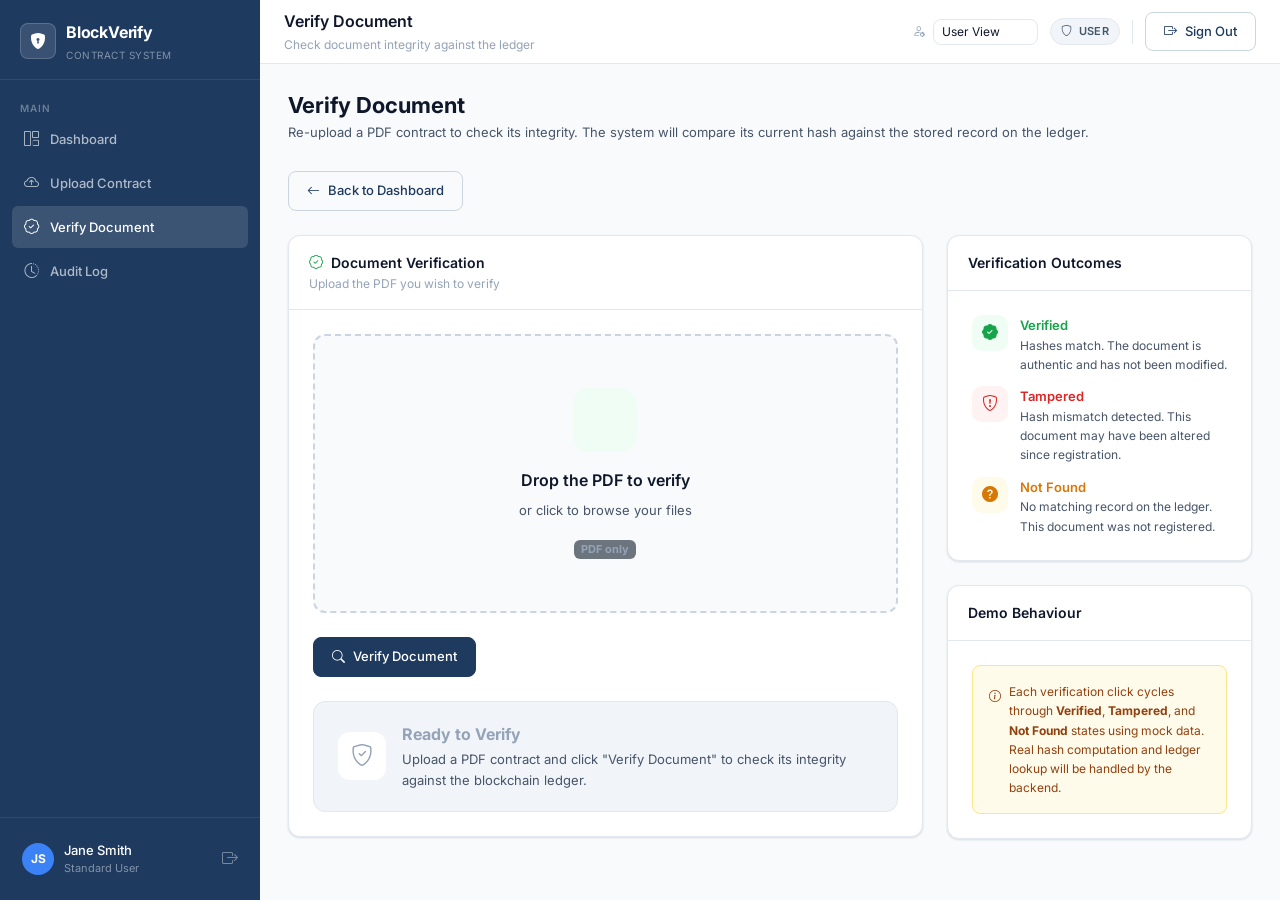
==== Frontend/public/verify.html @ 56bc18eb "Workspace changes" ====
<!DOCTYPE html>
<html lang="en">
<head>
  <meta charset="UTF-8" />
  <meta name="viewport" content="width=device-width, initial-scale=1.0" />
  <title>Verify Document — BlockVerify</title>

  <link href="https://cdn.jsdelivr.net/npm/bootstrap@5.3.3/dist/css/bootstrap.min.css" rel="stylesheet" />
  <link href="https://cdn.jsdelivr.net/npm/bootstrap-icons@1.11.3/font/bootstrap-icons.min.css" rel="stylesheet" />
  <link href="style.css" rel="stylesheet" />
</head>
<body>

<div id="sidebarOverlay" style="display:none;position:fixed;inset:0;background:rgba(0,0,0,.45);z-index:99;"></div>

<div class="app-shell">

  <!-- ── Sidebar ── -->
  <nav class="sidebar" id="sidebar" aria-label="Main navigation">
    <div class="sidebar-header">
      <div class="sidebar-logo-icon"><i class="bi bi-shield-lock-fill"></i></div>
      <div>
        <div class="sidebar-logo-text">BlockVerify</div>
        <div class="sidebar-logo-sub">Contract System</div>
      </div>
    </div>
    <div class="sidebar-nav">
      <span class="sidebar-section-label">Main</span>
      <a href="dashboard.html" class="nav-item-link"><i class="bi bi-grid-1x2"></i> Dashboard</a>
      <a href="upload.html" class="nav-item-link"><i class="bi bi-cloud-arrow-up"></i> Upload Contract</a>
      <a href="verify.html" class="nav-item-link active"><i class="bi bi-patch-check"></i> Verify Document</a>
      <a href="history.html" class="nav-item-link"><i class="bi bi-clock-history"></i> Audit Log</a>
      <span class="sidebar-section-label" data-role="admin">Administration</span>
      <a href="#" class="nav-item-link" data-role="admin"><i class="bi bi-people"></i> Manage Users</a>
      <a href="#" class="nav-item-link" data-role="admin"><i class="bi bi-boxes"></i> Blockchain Explorer</a>
      <a href="#" class="nav-item-link" data-role="admin"><i class="bi bi-bar-chart-line"></i> System Reports</a>
    </div>
    <div class="sidebar-footer">
      <div class="sidebar-user">
        <div class="sidebar-avatar">JS</div>
        <div class="sidebar-user-info">
          <div class="sidebar-user-name">Jane Smith</div>
          <div class="sidebar-user-role" id="sidebarUserRole">Standard User</div>
        </div>
        <a href="index.html" class="logout-btn ms-auto" title="Sign out" style="color:rgba(255,255,255,.4);font-size:16px;">
          <i class="bi bi-box-arrow-right"></i>
        </a>
      </div>
    </div>
  </nav>

  <!-- ── Main Area ── -->
  <div class="main-area">
    <header class="topbar">
      <button id="sidebarToggle" class="btn btn-outline-app d-lg-none p-1 px-2 me-2" aria-label="Toggle sidebar">
        <i class="bi bi-list" style="font-size:20px;"></i>
      </button>
      <div>
        <div class="topbar-title">Verify Document</div>
        <div class="topbar-subtitle">Check document integrity against the ledger</div>
      </div>
      <div class="topbar-right">
        <div class="d-flex align-items-center gap-2" style="font-size:12px;color:var(--text-muted);">
          <i class="bi bi-person-gear"></i>
          <select class="form-select form-select-sm" id="roleSwitcher" style="font-size:12px;width:auto;padding:3px 28px 3px 8px;">
            <option value="user">User View</option>
            <option value="admin">Admin View</option>
          </select>
        </div>
        <span id="roleBadge" class="role-badge user"><i class="bi bi-shield"></i> User</span>
        <div style="width:1px;height:24px;background:var(--border);"></div>
        <a href="index.html" class="logout-btn btn btn-outline-app btn-sm d-flex align-items-center gap-2">
          <i class="bi bi-box-arrow-right"></i>
          <span class="d-none d-md-inline">Sign Out</span>
        </a>
      </div>
    </header>

    <main class="page-content">
      <div class="page-header">
        <div>
          <h1>Verify Document</h1>
          <p>Re-upload a PDF contract to check its integrity. The system will compare its current hash against the stored record on the ledger.</p>
        </div>
        <a href="dashboard.html" class="btn btn-outline-app d-flex align-items-center gap-2">
          <i class="bi bi-arrow-left"></i> Back to Dashboard
        </a>
      </div>

      <div class="row g-4">

        <!-- ── Verify Form ── -->
        <div class="col-lg-8">
          <div class="card-app">
            <div class="section-header">
              <div>
                <div class="section-title"><i class="bi bi-patch-check me-2" style="color:var(--success);"></i>Document Verification</div>
                <div class="section-sub">Upload the PDF you wish to verify</div>
              </div>
            </div>
            <div class="p-4">
              <form id="verifyForm" novalidate>

                <!-- Dropzone -->
                <div class="upload-dropzone" id="verifyDropzone">
                  <input type="file" id="verifyFileInput" accept="application/pdf" aria-label="Choose PDF to verify" />
                  <div class="upload-icon" style="background:var(--success-bg);">
                    <i class="bi bi-file-earmark-magnify" style="color:var(--success);"></i>
                  </div>
                  <div class="upload-title">Drop the PDF to verify</div>
                  <div class="upload-hint">or click to browse your files</div>
                  <span class="badge bg-secondary upload-types">PDF only</span>
                </div>

                <!-- File selected -->
                <div id="verifyFileSelected" class="file-selected" style="display:none;background:#f0fdf4;border-color:#bbf7d0;">
                  <i class="bi bi-file-earmark-pdf-fill file-selected-icon" style="color:var(--success);"></i>
                  <div style="flex:1;min-width:0;">
                    <div class="file-selected-name text-truncate" id="verifyFileName">filename.pdf</div>
                    <div class="file-selected-size" id="verifyFileSize">—</div>
                  </div>
                  <button type="button" id="clearVerifyFile" class="file-clear btn btn-link p-0" aria-label="Remove file">
                    <i class="bi bi-x-circle-fill"></i>
                  </button>
                </div>

                <div class="mt-4">
                  <button type="submit" class="btn btn-primary-app d-flex align-items-center gap-2">
                    <i class="bi bi-search"></i> Verify Document
                  </button>
                </div>
              </form>

              <!-- ── Verification Result Section ── -->
              <div id="verifyResult" style="display:none;">

                <hr class="divider" />

                <h6 style="font-size:13px;font-weight:600;color:var(--text-primary);margin-bottom:4px;">
                  <i class="bi bi-hash me-1"></i>Hash Comparison
                </h6>
                <p style="font-size:12px;color:var(--text-muted);margin-bottom:12px;">
                  The document's computed hash is compared against the record stored on the blockchain ledger.
                  <!-- Backend will connect here later — GET /api/contracts/hash/{document_id} -->
                </p>

                <!-- Hash boxes -->
                <div class="hash-compare-row">
                  <div class="hash-box" id="storedHashBox">
                    <div class="hash-box-label"><i class="bi bi-database me-1"></i>Stored Hash (Ledger)</div>
                    <div class="hash-box-value" id="storedHash">—</div>
                  </div>
                  <div class="hash-box" id="computedHashBox">
                    <div class="hash-box-label"><i class="bi bi-cpu me-1"></i>Computed Hash (Current File)</div>
                    <div class="hash-box-value" id="computedHash">—</div>
                  </div>
                </div>

                <!-- Result Banner -->
                <div class="result-banner idle" id="resultBanner">
                  <div class="result-icon" id="resultIcon">
                    <i class="bi bi-hourglass-split"></i>
                  </div>
                  <div style="flex:1;">
                    <div class="result-title" id="resultTitle">Awaiting Verification</div>
                    <div class="result-desc" id="resultDesc">Upload a document and click "Verify Document" to begin.</div>
                    <!-- Timestamp row -->
                    <div class="timestamp-row" id="resultTimestamp" style="display:none;">
                      <i class="bi bi-clock"></i>
                      <span>Verified at: <strong class="ts-value"></strong></span>
                    </div>
                  </div>
                </div>

                <!-- Block metadata placeholder -->
                <div class="mt-4 p-3 surface-card" style="border-radius:var(--radius);">
                  <div style="font-size:11px;font-weight:600;color:var(--text-muted);letter-spacing:.5px;text-transform:uppercase;margin-bottom:10px;">
                    Blockchain Record
                    <!-- Backend will connect here later — GET /api/blockchain/block/{block_index} -->
                  </div>
                  <div class="row g-2">
                    <div class="col-6 col-md-3">
                      <div style="font-size:11px;color:var(--text-muted);">Block Index</div>
                      <div class="mono fw-500" style="font-size:13px;">#4821</div>
                    </div>
                    <div class="col-6 col-md-3">
                      <div style="font-size:11px;color:var(--text-muted);">Timestamp</div>
                      <div class="mono fw-500" style="font-size:13px;">2025-01-15</div>
                    </div>
                    <div class="col-6 col-md-3">
                      <div style="font-size:11px;color:var(--text-muted);">Uploader</div>
                      <div class="fw-500" style="font-size:13px;">j.smith</div>
                    </div>
                    <div class="col-6 col-md-3">
                      <div style="font-size:11px;color:var(--text-muted);">Clearance</div>
                      <div class="fw-500" style="font-size:13px;"><span class="badge-status badge-pending clearance-confidential">Confidential</span></div>
                    </div>
                  </div>
                </div>

              </div>
              <!-- /verifyResult -->

              <!-- Idle state (before any verification) -->
              <div id="verifyIdle" class="mt-4">
                <div class="result-banner idle">
                  <div class="result-icon">
                    <i class="bi bi-shield-check"></i>
                  </div>
                  <div>
                    <div class="result-title">Ready to Verify</div>
                    <div class="result-desc">Upload a PDF contract and click "Verify Document" to check its integrity against the blockchain ledger.</div>
                  </div>
                </div>
              </div>

            </div>
          </div>
        </div>

        <!-- ── Side Panel ── -->
        <div class="col-lg-4">

          <!-- Status Legend -->
          <div class="card-app mb-4">
            <div class="section-header">
              <div class="section-title">Verification Outcomes</div>
            </div>
            <div class="p-4 d-flex flex-column gap-3">
              <div class="d-flex gap-3 align-items-start">
                <div style="width:36px;height:36px;border-radius:10px;background:var(--success-bg);color:var(--success);display:flex;align-items:center;justify-content:center;font-size:16px;flex-shrink:0;">
                  <i class="bi bi-patch-check-fill"></i>
                </div>
                <div>
                  <div style="font-size:13px;font-weight:600;color:var(--success);">Verified</div>
                  <div style="font-size:12px;color:var(--text-secondary);">Hashes match. The document is authentic and has not been modified.</div>
                </div>
              </div>
              <div class="d-flex gap-3 align-items-start">
                <div style="width:36px;height:36px;border-radius:10px;background:var(--danger-bg);color:var(--danger);display:flex;align-items:center;justify-content:center;font-size:16px;flex-shrink:0;">
                  <i class="bi bi-shield-exclamation"></i>
                </div>
                <div>
                  <div style="font-size:13px;font-weight:600;color:var(--danger);">Tampered</div>
                  <div style="font-size:12px;color:var(--text-secondary);">Hash mismatch detected. This document may have been altered since registration.</div>
                </div>
              </div>
              <div class="d-flex gap-3 align-items-start">
                <div style="width:36px;height:36px;border-radius:10px;background:var(--warning-bg);color:var(--warning);display:flex;align-items:center;justify-content:center;font-size:16px;flex-shrink:0;">
                  <i class="bi bi-question-circle-fill"></i>
                </div>
                <div>
                  <div style="font-size:13px;font-weight:600;color:var(--warning);">Not Found</div>
                  <div style="font-size:12px;color:var(--text-secondary);">No matching record on the ledger. This document was not registered.</div>
                </div>
              </div>
            </div>
          </div>

          <!-- Demo note -->
          <div class="card-app">
            <div class="section-header">
              <div class="section-title">Demo Behaviour</div>
            </div>
            <div class="p-4">
              <div class="alert alert-warning d-flex gap-2 align-items-start mb-0" style="font-size:12px;">
                <i class="bi bi-info-circle flex-shrink-0 mt-1"></i>
                <div>
                  Each verification click cycles through <strong>Verified</strong>, <strong>Tampered</strong>, and <strong>Not Found</strong> states using mock data.
                  Real hash computation and ledger lookup will be handled by the backend.
                  <!-- Backend will connect here later -->
                </div>
              </div>
            </div>
          </div>

        </div>
      </div>
    </main>
  </div>
</div>

<script src="https://cdn.jsdelivr.net/npm/bootstrap@5.3.3/dist/js/bootstrap.bundle.min.js"></script>
<script src="script.js"></script>
<script>
  // Hide idle panel once result is shown
  document.getElementById('verifyForm').addEventListener('submit', function() {
    const idlePanel = document.getElementById('verifyIdle');
    if (idlePanel) idlePanel.style.display = 'none';
  });
</script>
</body>
</html>
---- Frontend/public/style.css ----
/* =========================================================
   BlockVerify — Global Stylesheet
   Stack: Bootstrap 5 + Vanilla CSS
   ========================================================= */

/* ── Fonts ─────────────────────────────────────────────── */
@import url('https://fonts.googleapis.com/css2?family=Inter:wght@300;400;500;600;700&family=JetBrains+Mono:wght@400;500&display=swap');

/* ── CSS Variables ──────────────────────────────────────── */
:root {
  --primary:        #1e3a5f;
  --primary-light:  #2a5298;
  --primary-hover:  #163050;
  --accent:         #3b82f6;
  --accent-hover:   #2563eb;

  --success:        #16a34a;
  --success-bg:     #f0fdf4;
  --success-border: #bbf7d0;

  --danger:         #dc2626;
  --danger-bg:      #fef2f2;
  --danger-border:  #fecaca;

  --warning:        #d97706;
  --warning-bg:     #fffbeb;
  --warning-border: #fde68a;

  --bg:             #f8fafc;
  --surface:        #ffffff;
  --surface-2:      #f1f5f9;
  --border:         #e2e8f0;
  --border-dark:    #cbd5e1;

  --text-primary:   #0f172a;
  --text-secondary: #475569;
  --text-muted:     #94a3b8;

  --sidebar-width: 260px;
  --header-height: 64px;
  --radius:        8px;
  --radius-lg:     12px;
  --shadow-sm:     0 1px 3px rgba(0,0,0,.08), 0 1px 2px rgba(0,0,0,.05);
  --shadow-md:     0 4px 12px rgba(0,0,0,.10), 0 2px 4px rgba(0,0,0,.06);
  --shadow-lg:     0 10px 30px rgba(0,0,0,.12);
  --transition:    150ms ease;
}

/* ── Base ───────────────────────────────────────────────── */
*, *::before, *::after { box-sizing: border-box; }

body {
  font-family: 'Inter', system-ui, sans-serif;
  background-color: var(--bg);
  color: var(--text-primary);
  font-size: 14px;
  line-height: 1.6;
  -webkit-font-smoothing: antialiased;
}

h1, h2, h3, h4, h5, h6 {
  font-weight: 600;
  color: var(--text-primary);
  margin-bottom: 0;
}

a { color: var(--accent); text-decoration: none; }
a:hover { color: var(--accent-hover); }

code, .mono {
  font-family: 'JetBrains Mono', monospace;
  font-size: 12px;
}

/* ── Auth Layout ─────────────────────────────────────────── */
.auth-wrapper {
  min-height: 100vh;
  display: flex;
  align-items: stretch;
}

.auth-brand {
  flex: 0 0 420px;
  background: var(--primary);
  display: flex;
  flex-direction: column;
  justify-content: center;
  padding: 60px 48px;
  position: relative;
  overflow: hidden;
}

.auth-brand::before {
  content: '';
  position: absolute;
  inset: 0;
  background: radial-gradient(ellipse at 20% 80%, rgba(59,130,246,.18) 0%, transparent 60%),
              radial-gradient(ellipse at 80% 20%, rgba(30,58,95,.6) 0%, transparent 50%);
}

.auth-brand-content { position: relative; z-index: 1; }

.auth-brand .brand-logo {
  display: flex;
  align-items: center;
  gap: 12px;
  margin-bottom: 48px;
}

.auth-brand .brand-icon {
  width: 44px; height: 44px;
  background: rgba(255,255,255,.12);
  border: 1px solid rgba(255,255,255,.2);
  border-radius: var(--radius);
  display: flex; align-items: center; justify-content: center;
  color: #fff; font-size: 20px;
}

.auth-brand .brand-name {
  font-size: 22px; font-weight: 700;
  color: #fff; letter-spacing: -.3px;
}

.auth-brand h2 {
  font-size: 28px; font-weight: 700;
  color: #fff; line-height: 1.3;
  margin-bottom: 16px;
}

.auth-brand p {
  color: rgba(255,255,255,.65);
  font-size: 14px; line-height: 1.7;
  margin-bottom: 40px;
}

.auth-features { list-style: none; padding: 0; margin: 0; }
.auth-features li {
  display: flex; align-items: center; gap: 12px;
  color: rgba(255,255,255,.8);
  font-size: 13px; margin-bottom: 14px;
}
.auth-features li i {
  width: 28px; height: 28px;
  background: rgba(255,255,255,.1);
  border-radius: 6px;
  display: flex; align-items: center; justify-content: center;
  font-size: 12px; color: #93c5fd; flex-shrink: 0;
}

.auth-form-area {
  flex: 1;
  display: flex;
  align-items: center;
  justify-content: center;
  padding: 40px 24px;
  background: var(--bg);
}

.auth-card {
  width: 100%; max-width: 420px;
  background: var(--surface);
  border: 1px solid var(--border);
  border-radius: var(--radius-lg);
  padding: 40px;
  box-shadow: var(--shadow-md);
}

.auth-card h3 {
  font-size: 20px; font-weight: 700;
  color: var(--text-primary);
  margin-bottom: 4px;
}

.auth-card .auth-subtitle {
  color: var(--text-secondary);
  font-size: 13px;
  margin-bottom: 28px;
}

/* Tab switcher */
.auth-tabs {
  display: flex;
  background: var(--surface-2);
  border-radius: var(--radius);
  padding: 4px;
  margin-bottom: 28px;
}
.auth-tab-btn {
  flex: 1; padding: 8px 12px;
  font-size: 13px; font-weight: 500;
  border: none; background: transparent;
  border-radius: 6px; cursor: pointer;
  color: var(--text-secondary);
  transition: var(--transition);
}
.auth-tab-btn.active {
  background: var(--surface);
  color: var(--primary);
  box-shadow: var(--shadow-sm);
}

/* ── Shared Form Elements ────────────────────────────────── */
.form-label {
  font-size: 13px; font-weight: 500;
  color: var(--text-primary);
  margin-bottom: 6px;
}

.form-control, .form-select {
  font-size: 13px;
  border: 1px solid var(--border);
  border-radius: var(--radius);
  padding: 9px 12px;
  color: var(--text-primary);
  background: var(--surface);
  transition: border-color var(--transition), box-shadow var(--transition);
}
.form-control:focus, .form-select:focus {
  border-color: var(--accent);
  box-shadow: 0 0 0 3px rgba(59,130,246,.12);
  outline: none;
}
.form-control.is-invalid { border-color: var(--danger); }
.invalid-feedback { font-size: 12px; color: var(--danger); }

.input-icon-group { position: relative; }
.input-icon-group .form-control { padding-left: 38px; }
.input-icon-group .input-icon {
  position: absolute; left: 11px; top: 50%; transform: translateY(-50%);
  color: var(--text-muted); font-size: 14px; pointer-events: none;
}
.input-icon-group .input-icon-right {
  position: absolute; right: 11px; top: 50%; transform: translateY(-50%);
  color: var(--text-muted); font-size: 14px; cursor: pointer;
}

/* ── Buttons ─────────────────────────────────────────────── */
.btn {
  font-size: 13px; font-weight: 500;
  border-radius: var(--radius);
  padding: 9px 18px;
  transition: background var(--transition), box-shadow var(--transition), transform .1s;
  border: 1px solid transparent;
}
.btn:active { transform: translateY(1px); }

.btn-primary-app {
  background: var(--primary);
  color: #fff; border-color: var(--primary);
}
.btn-primary-app:hover {
  background: var(--primary-hover);
  color: #fff;
  box-shadow: 0 4px 12px rgba(30,58,95,.3);
}

.btn-accent {
  background: var(--accent);
  color: #fff; border-color: var(--accent);
}
.btn-accent:hover {
  background: var(--accent-hover);
  color: #fff;
  box-shadow: 0 4px 12px rgba(59,130,246,.3);
}

.btn-outline-app {
  background: transparent;
  color: var(--primary); border-color: var(--border-dark);
}
.btn-outline-app:hover {
  background: var(--surface-2);
  color: var(--primary);
}

/* ── App Shell ───────────────────────────────────────────── */
.app-shell {
  display: flex;
  min-height: 100vh;
}

/* Sidebar */
.sidebar {
  width: var(--sidebar-width);
  background: var(--primary);
  display: flex;
  flex-direction: column;
  position: fixed;
  top: 0; left: 0; bottom: 0;
  z-index: 100;
  transition: transform var(--transition);
}

.sidebar-header {
  padding: 20px 20px 16px;
  border-bottom: 1px solid rgba(255,255,255,.08);
  display: flex; align-items: center; gap: 10px;
}

.sidebar-logo-icon {
  width: 36px; height: 36px;
  background: rgba(255,255,255,.12);
  border: 1px solid rgba(255,255,255,.18);
  border-radius: 8px;
  display: flex; align-items: center; justify-content: center;
  color: #fff; font-size: 16px;
}
.sidebar-logo-text {
  font-size: 16px; font-weight: 700; color: #fff; letter-spacing: -.2px;
}
.sidebar-logo-sub {
  font-size: 10px; color: rgba(255,255,255,.45);
  letter-spacing: .5px; text-transform: uppercase; margin-top: 1px;
}

.sidebar-nav {
  flex: 1; padding: 16px 12px;
  overflow-y: auto;
}

.sidebar-section-label {
  font-size: 10px; font-weight: 600; letter-spacing: 1px;
  color: rgba(255,255,255,.35); text-transform: uppercase;
  padding: 0 8px; margin: 16px 0 6px;
}

.nav-item-link {
  display: flex; align-items: center; gap: 10px;
  padding: 9px 10px;
  border-radius: 6px; color: rgba(255,255,255,.65);
  font-size: 13px; font-weight: 500;
  cursor: pointer; text-decoration: none;
  transition: background var(--transition), color var(--transition);
  margin-bottom: 2px;
}
.nav-item-link i { font-size: 15px; width: 18px; text-align: center; }
.nav-item-link:hover { background: rgba(255,255,255,.08); color: #fff; }
.nav-item-link.active { background: rgba(255,255,255,.13); color: #fff; }
.nav-item-link .nav-badge {
  margin-left: auto;
  background: var(--danger);
  color: #fff; font-size: 10px; font-weight: 600;
  padding: 1px 6px; border-radius: 10px;
}

.sidebar-footer {
  padding: 14px 12px;
  border-top: 1px solid rgba(255,255,255,.08);
}
.sidebar-user {
  display: flex; align-items: center; gap: 10px;
  padding: 8px 10px; border-radius: 6px;
  transition: background var(--transition); cursor: pointer;
}
.sidebar-user:hover { background: rgba(255,255,255,.08); }
.sidebar-avatar {
  width: 32px; height: 32px; border-radius: 50%;
  background: var(--accent); color: #fff;
  display: flex; align-items: center; justify-content: center;
  font-size: 12px; font-weight: 700; flex-shrink: 0;
}
.sidebar-user-info { flex: 1; min-width: 0; }
.sidebar-user-name { font-size: 13px; font-weight: 500; color: #fff; white-space: nowrap; overflow: hidden; text-overflow: ellipsis; }
.sidebar-user-role { font-size: 11px; color: rgba(255,255,255,.45); }

/* Main area */
.main-area {
  margin-left: var(--sidebar-width);
  flex: 1;
  display: flex;
  flex-direction: column;
  min-width: 0;
}

.topbar {
  height: var(--header-height);
  background: var(--surface);
  border-bottom: 1px solid var(--border);
  display: flex; align-items: center;
  padding: 0 24px;
  position: sticky; top: 0; z-index: 50;
  gap: 16px;
}

.topbar-title { font-size: 16px; font-weight: 600; color: var(--text-primary); }
.topbar-subtitle { font-size: 12px; color: var(--text-muted); }

.topbar-right { margin-left: auto; display: flex; align-items: center; gap: 12px; }

.role-badge {
  display: flex; align-items: center; gap: 6px;
  font-size: 11px; font-weight: 600; letter-spacing: .3px;
  padding: 4px 10px; border-radius: 20px;
  text-transform: uppercase;
}
.role-badge.admin { background: #eff6ff; color: #1d4ed8; border: 1px solid #bfdbfe; }
.role-badge.user  { background: var(--surface-2); color: var(--text-secondary); border: 1px solid var(--border); }

.page-content { flex: 1; padding: 28px 28px 48px; }

/* ── Cards & Surfaces ───────────────────────────────────── */
.card-app {
  background: var(--surface);
  border: 1px solid var(--border);
  border-radius: var(--radius-lg);
  box-shadow: var(--shadow-sm);
}

/* Stat cards */
.stat-card {
  background: var(--surface);
  border: 1px solid var(--border);
  border-radius: var(--radius-lg);
  padding: 20px 24px;
  box-shadow: var(--shadow-sm);
  display: flex; flex-direction: column; gap: 8px;
  position: relative; overflow: hidden;
}
.stat-card::after {
  content: '';
  position: absolute;
  top: 0; right: 0;
  width: 80px; height: 80px;
  border-radius: 50%;
  opacity: .06;
}
.stat-card.stat-total::after   { background: var(--primary); transform: translate(20px,-20px); }
.stat-card.stat-verified::after { background: var(--success); transform: translate(20px,-20px); }
.stat-card.stat-tamper::after  { background: var(--danger);  transform: translate(20px,-20px); }

.stat-label {
  font-size: 12px; font-weight: 500; letter-spacing: .3px;
  color: var(--text-secondary); text-transform: uppercase;
}
.stat-value {
  font-size: 32px; font-weight: 700; line-height: 1;
  color: var(--text-primary);
}
.stat-icon {
  position: absolute; right: 20px; top: 20px;
  width: 40px; height: 40px; border-radius: 10px;
  display: flex; align-items: center; justify-content: center;
  font-size: 18px;
}
.stat-icon.total    { background: #eff6ff; color: var(--primary-light); }
.stat-icon.verified { background: var(--success-bg); color: var(--success); }
.stat-icon.tamper   { background: var(--danger-bg);  color: var(--danger); }

.stat-trend {
  font-size: 12px; color: var(--text-muted);
  display: flex; align-items: center; gap: 4px;
}

/* ── Quick Action Buttons ────────────────────────────────── */
.action-btn {
  display: flex; flex-direction: column; align-items: center; gap: 10px;
  padding: 20px 16px;
  background: var(--surface);
  border: 1px solid var(--border);
  border-radius: var(--radius-lg);
  text-decoration: none;
  transition: box-shadow var(--transition), border-color var(--transition), transform .15s;
  cursor: pointer; text-align: center;
}
.action-btn:hover {
  box-shadow: var(--shadow-md);
  border-color: var(--accent);
  transform: translateY(-2px);
}
.action-btn-icon {
  width: 48px; height: 48px;
  border-radius: 12px;
  display: flex; align-items: center; justify-content: center;
  font-size: 22px;
}
.action-btn-icon.upload  { background: #eff6ff; color: var(--primary-light); }
.action-btn-icon.verify  { background: var(--success-bg); color: var(--success); }
.action-btn-icon.history { background: var(--warning-bg); color: var(--warning); }

.action-btn-label { font-size: 13px; font-weight: 600; color: var(--text-primary); }
.action-btn-sub   { font-size: 11px; color: var(--text-muted); }

/* ── Activity Feed ───────────────────────────────────────── */
.activity-item {
  display: flex; align-items: flex-start; gap: 12px;
  padding: 14px 20px;
  border-bottom: 1px solid var(--border);
  transition: background var(--transition);
}
.activity-item:last-child { border-bottom: none; }
.activity-item:hover { background: var(--bg); }

.activity-dot {
  width: 8px; height: 8px; border-radius: 50%;
  margin-top: 5px; flex-shrink: 0;
}
.dot-verified { background: var(--success); }
.dot-tamper   { background: var(--danger); }
.dot-upload   { background: var(--accent); }
.dot-warning  { background: var(--warning); }

.activity-text { flex: 1; }
.activity-text strong { font-weight: 500; color: var(--text-primary); }
.activity-text span  { color: var(--text-secondary); font-size: 13px; }
.activity-time { font-size: 11px; color: var(--text-muted); white-space: nowrap; }

/* ── Upload Area ─────────────────────────────────────────── */
.upload-dropzone {
  border: 2px dashed var(--border-dark);
  border-radius: var(--radius-lg);
  padding: 52px 32px;
  text-align: center;
  cursor: pointer;
  transition: border-color var(--transition), background var(--transition);
  background: var(--bg);
  position: relative;
}
.upload-dropzone:hover,
.upload-dropzone.dragover {
  border-color: var(--accent);
  background: #eff6ff;
}
.upload-dropzone input[type="file"] {
  position: absolute; inset: 0; opacity: 0; cursor: pointer;
}

.upload-icon {
  width: 64px; height: 64px;
  background: #eff6ff;
  border-radius: 16px;
  display: flex; align-items: center; justify-content: center;
  font-size: 28px; color: var(--primary-light);
  margin: 0 auto 16px;
}
.upload-title { font-size: 16px; font-weight: 600; color: var(--text-primary); margin-bottom: 6px; }
.upload-hint  { font-size: 13px; color: var(--text-secondary); margin-bottom: 16px; }
.upload-types { font-size: 11px; color: var(--text-muted); }

.file-selected {
  display: flex; align-items: center; gap: 12px;
  padding: 12px 16px;
  background: #eff6ff;
  border: 1px solid #bfdbfe;
  border-radius: var(--radius);
  margin-top: 16px;
}
.file-selected-icon { font-size: 22px; color: var(--primary-light); }
.file-selected-name { font-size: 13px; font-weight: 500; color: var(--primary); flex: 1; }
.file-selected-size { font-size: 12px; color: var(--text-muted); }
.file-clear { color: var(--danger); cursor: pointer; font-size: 15px; }

/* SHA preview */
.sha-preview {
  background: var(--surface-2);
  border: 1px solid var(--border);
  border-radius: var(--radius);
  padding: 14px 16px;
  margin-top: 16px;
}
.sha-label { font-size: 11px; font-weight: 600; color: var(--text-muted); letter-spacing: .5px; text-transform: uppercase; margin-bottom: 6px; }
.sha-value {
  font-family: 'JetBrains Mono', monospace;
  font-size: 12px; color: var(--text-secondary);
  word-break: break-all; line-height: 1.6;
}
.sha-pending { color: var(--text-muted); font-style: italic; }

/* Clearance badges */
.clearance-public       { background: var(--success-bg);  color: var(--success);  border: 1px solid var(--success-border); }
.clearance-internal     { background: #eff6ff;             color: var(--primary-light); border: 1px solid #bfdbfe; }
.clearance-confidential { background: var(--warning-bg);   color: var(--warning);  border: 1px solid var(--warning-border); }
.clearance-restricted   { background: var(--danger-bg);    color: var(--danger);   border: 1px solid var(--danger-border); }

/* ── Verify Page ─────────────────────────────────────────── */
.hash-compare-row {
  display: grid; grid-template-columns: 1fr 1fr; gap: 16px;
  margin: 20px 0;
}
@media (max-width: 640px) { .hash-compare-row { grid-template-columns: 1fr; } }

.hash-box {
  background: var(--surface-2);
  border: 1px solid var(--border);
  border-radius: var(--radius);
  padding: 16px;
}
.hash-box-label { font-size: 11px; font-weight: 600; color: var(--text-muted); letter-spacing: .5px; text-transform: uppercase; margin-bottom: 8px; }
.hash-box-value {
  font-family: 'JetBrains Mono', monospace;
  font-size: 12px; color: var(--text-secondary); word-break: break-all; line-height: 1.7;
}
.hash-match .hash-box-value    { color: var(--success); }
.hash-mismatch .hash-box-value { color: var(--danger); }

/* Result banner */
.result-banner {
  border-radius: var(--radius-lg);
  padding: 20px 24px;
  display: flex; align-items: center; gap: 16px;
  margin-top: 20px;
}
.result-banner.verified  { background: var(--success-bg); border: 1px solid var(--success-border); }
.result-banner.tampered  { background: var(--danger-bg);  border: 1px solid var(--danger-border); }
.result-banner.not-found { background: var(--warning-bg); border: 1px solid var(--warning-border); }
.result-banner.idle      { background: var(--surface-2);  border: 1px solid var(--border); }

.result-icon {
  width: 48px; height: 48px; border-radius: 12px;
  display: flex; align-items: center; justify-content: center;
  font-size: 22px; flex-shrink: 0;
}
.result-banner.verified  .result-icon { background: #dcfce7; color: var(--success); }
.result-banner.tampered  .result-icon { background: #fee2e2; color: var(--danger); }
.result-banner.not-found .result-icon { background: #fef3c7; color: var(--warning); }
.result-banner.idle      .result-icon { background: var(--surface); color: var(--text-muted); }

.result-title { font-size: 16px; font-weight: 700; }
.result-banner.verified  .result-title { color: var(--success); }
.result-banner.tampered  .result-title { color: var(--danger); }
.result-banner.not-found .result-title { color: var(--warning); }
.result-banner.idle      .result-title { color: var(--text-muted); }

.result-desc { font-size: 13px; margin-top: 2px; }
.result-banner.verified  .result-desc { color: #166534; }
.result-banner.tampered  .result-desc { color: #991b1b; }
.result-banner.not-found .result-desc { color: #92400e; }
.result-banner.idle      .result-desc { color: var(--text-secondary); }

.timestamp-row {
  display: flex; align-items: center; gap: 8px;
  font-size: 12px; color: var(--text-muted);
  margin-top: 12px;
}

/* ── Tables ─────────────────────────────────────────────── */
.table-app thead th {
  font-size: 11px; font-weight: 600; letter-spacing: .5px;
  color: var(--text-secondary); text-transform: uppercase;
  background: var(--surface-2); border-bottom: 1px solid var(--border);
  padding: 10px 16px; white-space: nowrap;
}
.table-app tbody td {
  font-size: 13px; color: var(--text-primary);
  padding: 12px 16px; vertical-align: middle;
  border-bottom: 1px solid var(--border);
}
.table-app tbody tr:hover { background: var(--bg); }
.table-app tbody tr:last-child td { border-bottom: none; }

/* Status badges */
.badge-status {
  font-size: 11px; font-weight: 600; letter-spacing: .3px;
  padding: 3px 10px; border-radius: 20px;
  display: inline-flex; align-items: center; gap: 5px;
}
.badge-status::before { content: ''; width: 6px; height: 6px; border-radius: 50%; background: currentColor; }

.badge-verified  { background: var(--success-bg);  color: var(--success);  border: 1px solid var(--success-border); }
.badge-tampered  { background: var(--danger-bg);    color: var(--danger);   border: 1px solid var(--danger-border); }
.badge-pending   { background: var(--warning-bg);   color: var(--warning);  border: 1px solid var(--warning-border); }
.badge-uploaded  { background: #eff6ff;             color: var(--accent);   border: 1px solid #bfdbfe; }

/* Filter bar */
.filter-bar {
  display: flex; gap: 12px; flex-wrap: wrap; align-items: center;
  padding: 16px 20px;
  background: var(--surface-2);
  border-bottom: 1px solid var(--border);
  border-radius: var(--radius-lg) var(--radius-lg) 0 0;
}
.filter-bar .form-control,
.filter-bar .form-select { font-size: 13px; max-width: 200px; }
.filter-bar .form-control { min-width: 220px; }

/* ── Page Headers ────────────────────────────────────────── */
.page-header {
  margin-bottom: 24px;
  display: flex; align-items: flex-start; justify-content: space-between; flex-wrap: wrap; gap: 12px;
}
.page-header h1 { font-size: 22px; font-weight: 700; color: var(--text-primary); }
.page-header p  { font-size: 13px; color: var(--text-secondary); margin-top: 4px; }

/* ── Section Headers ─────────────────────────────────────── */
.section-header {
  display: flex; align-items: center; justify-content: space-between;
  padding: 16px 20px;
  border-bottom: 1px solid var(--border);
}
.section-title { font-size: 14px; font-weight: 600; color: var(--text-primary); }
.section-sub   { font-size: 12px; color: var(--text-muted); }

/* ── Alert Overrides ─────────────────────────────────────── */
.alert {
  font-size: 13px; border-radius: var(--radius);
  display: flex; align-items: flex-start; gap: 10px;
}
.alert-success { background: var(--success-bg); border-color: var(--success-border); color: #166534; }
.alert-danger  { background: var(--danger-bg);  border-color: var(--danger-border);  color: #991b1b; }
.alert-warning { background: var(--warning-bg); border-color: var(--warning-border); color: #92400e; }
.alert-info    { background: #eff6ff; border-color: #bfdbfe; color: #1e40af; }

/* ── Dividers ────────────────────────────────────────────── */
.divider { border: none; border-top: 1px solid var(--border); margin: 20px 0; }

/* ── Skeleton loaders ────────────────────────────────────── */
.skeleton {
  background: linear-gradient(90deg, var(--surface-2) 25%, #e9eff5 50%, var(--surface-2) 75%);
  background-size: 200% 100%;
  animation: shimmer 1.4s infinite;
  border-radius: 4px;
}
@keyframes shimmer { 0%{background-position:200% 0} 100%{background-position:-200% 0} }

/* ── Responsive ──────────────────────────────────────────── */
@media (max-width: 991px) {
  .auth-brand { display: none; }
  .auth-form-area { padding: 24px 16px; }
  .sidebar { transform: translateX(-100%); }
  .sidebar.open { transform: translateX(0); }
  .main-area { margin-left: 0; }
  .page-content { padding: 20px 16px 40px; }
}

@media (max-width: 767px) {
  .hash-compare-row { grid-template-columns: 1fr; }
  .filter-bar .form-control { min-width: 100%; }
}

/* ── Utilities ───────────────────────────────────────────── */
.text-success-app { color: var(--success) !important; }
.text-danger-app  { color: var(--danger)  !important; }
.text-warning-app { color: var(--warning) !important; }
.text-muted-app   { color: var(--text-muted) !important; }
.text-secondary-app { color: var(--text-secondary) !important; }
.fw-500 { font-weight: 500; }
.fw-600 { font-weight: 600; }
.gap-2  { gap: 8px !important; }
.gap-3  { gap: 12px !important; }
.surface-card { background: var(--surface); border: 1px solid var(--border); border-radius: var(--radius-lg); }
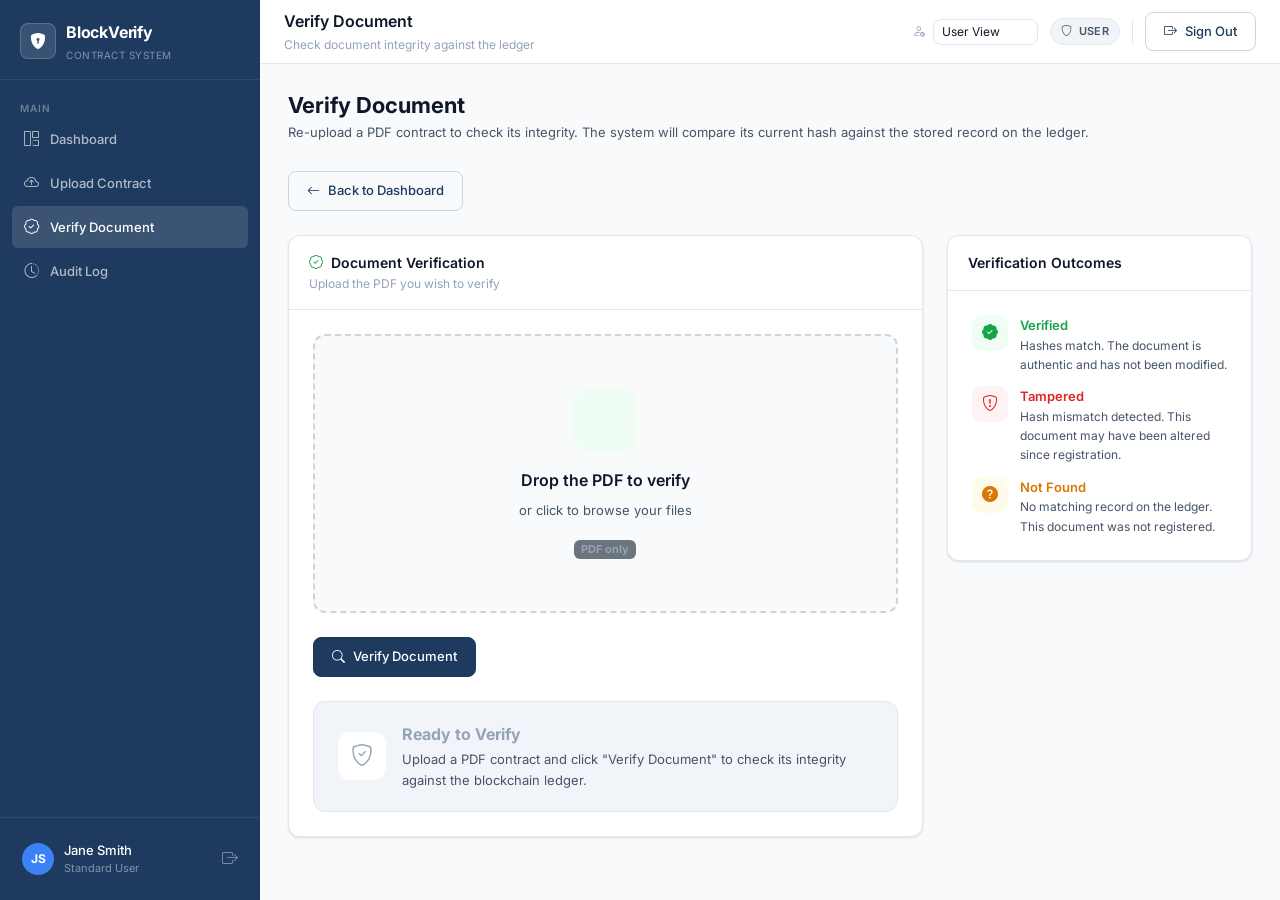
==== commit 83787716: "delete demo behavioral card" ====
--- a/Frontend/public/verify.html
+++ b/Frontend/public/verify.html
@@ -257,23 +257,6 @@
             </div>
           </div>
 
-          <!-- Demo note -->
-          <div class="card-app">
-            <div class="section-header">
-              <div class="section-title">Demo Behaviour</div>
-            </div>
-            <div class="p-4">
-              <div class="alert alert-warning d-flex gap-2 align-items-start mb-0" style="font-size:12px;">
-                <i class="bi bi-info-circle flex-shrink-0 mt-1"></i>
-                <div>
-                  Each verification click cycles through <strong>Verified</strong>, <strong>Tampered</strong>, and <strong>Not Found</strong> states using mock data.
-                  Real hash computation and ledger lookup will be handled by the backend.
-                  <!-- Backend will connect here later -->
-                </div>
-              </div>
-            </div>
-          </div>
-
         </div>
       </div>
     </main>
